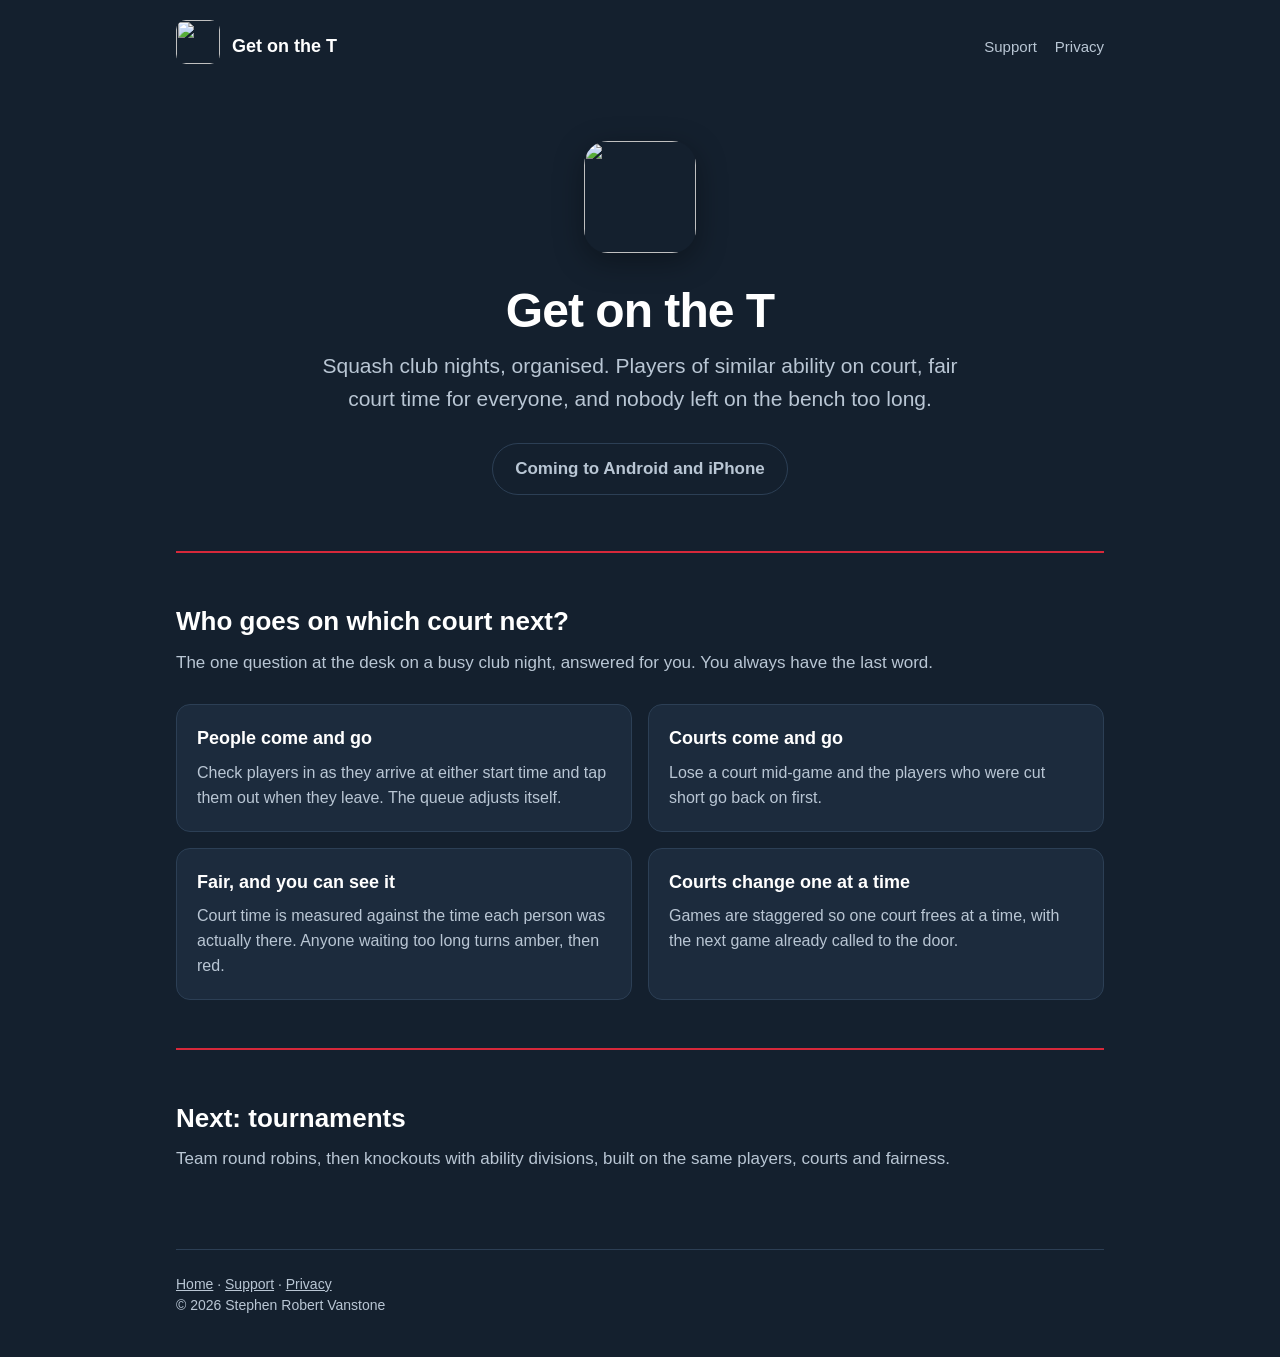
==== site/index.html @ fe4edc33 "Website, privacy policy and the public front door Privacy and support pages served by GitHub Pages, " ====
<!doctype html>
<html lang="en-GB">
<head>
<meta charset="utf-8">
<meta name="viewport" content="width=device-width, initial-scale=1">
<title>Squash Club Organiser · Get on the T</title>
<link rel="icon" href="icon.png">
<link rel="stylesheet" href="styles.css">
</head>
<body>
<div class="wrap">
  <header class="top">
    <a class="home" href="./"><img src="icon.png" alt=""></a>
    <a class="home" href="./"><span>Get on the T</span></a>
    <nav><a href="support.html">Support</a><a href="privacy.html">Privacy</a></nav>
  </header>
  <main>
    <section class="hero">
      <img src="icon.png" alt="">
      <h1>Get on the T</h1>
      <p class="lede">Squash club nights, organised. Players of similar ability on court, fair court time for everyone, and nobody left on the bench too long.</p>
      <span class="badge soon">Coming to Android and iPhone</span>
    </section>
    <section class="band">
      <h2>Who goes on which court next?</h2>
      <p class="sub">The one question at the desk on a busy club night, answered for you. You always have the last word.</p>
      <div class="grid">
        <div class="card"><h3>People come and go</h3><p>Check players in as they arrive at either start time and tap them out when they leave. The queue adjusts itself.</p></div>
        <div class="card"><h3>Courts come and go</h3><p>Lose a court mid-game and the players who were cut short go back on first.</p></div>
        <div class="card"><h3>Fair, and you can see it</h3><p>Court time is measured against the time each person was actually there. Anyone waiting too long turns amber, then red.</p></div>
        <div class="card"><h3>Courts change one at a time</h3><p>Games are staggered so one court frees at a time, with the next game already called to the door.</p></div>
      </div>
    </section>
    <section class="band">
      <h2>Next: tournaments</h2>
      <p class="sub">Team round robins, then knockouts with ability divisions, built on the same players, courts and fairness.</p>
    </section>
  </main>
  <footer>
    <a href="./">Home</a> &middot; <a href="support.html">Support</a> &middot; <a href="privacy.html">Privacy</a><br>&copy; 2026 Stephen Robert Vanstone
  </footer>
</div>
</body>
</html>
---- site/styles.css ----
/* A squash court at night: dark walls, the red court lines, a warm floor. */
:root {
  --wall: #14202e;
  --raised: #1c2b3d;
  --line: #2c3f55;
  --ink: #ffffff;
  --muted: #b9c6d4;
  --court-red: #d6283a;
  --floor: #f2c27b;
}
* { box-sizing: border-box; }
html { -webkit-text-size-adjust: 100%; }
body {
  margin: 0;
  background: var(--wall);
  color: var(--ink);
  font: 17px/1.55 -apple-system, BlinkMacSystemFont, "Segoe UI", Roboto, Helvetica, Arial, sans-serif;
}
a { color: var(--floor); }
.wrap { max-width: 960px; margin: 0 auto; padding: 0 16px; }
header.top { display: flex; align-items: center; gap: 12px; padding: 20px 0; }
header.top img { width: 44px; height: 44px; border-radius: 10px; }
header.top a.home { color: var(--ink); text-decoration: none; font-weight: 700; font-size: 18px; }
header.top nav { margin-left: auto; display: flex; gap: 18px; font-size: 15px; }
header.top nav a { color: var(--muted); text-decoration: none; }
header.top nav a:hover { color: var(--ink); }
.hero { padding: 48px 0 56px; text-align: center; }
.hero img { width: 112px; height: 112px; border-radius: 24px; box-shadow: 0 8px 30px rgba(0,0,0,.35); }
.hero h1 { font-size: clamp(30px, 6vw, 48px); line-height: 1.1; margin: 24px 0 12px; letter-spacing: -0.02em; }
.hero p.lede { font-size: clamp(18px, 2.6vw, 21px); color: var(--muted); max-width: 640px; margin: 0 auto; }
.badge { display: inline-block; margin-top: 28px; padding: 12px 22px; border-radius: 999px;
  background: var(--court-red); color: var(--ink); font-weight: 600; text-decoration: none; }
.badge.soon { background: transparent; border: 1px solid var(--line); color: var(--muted); }
section.band { padding: 48px 0; border-top: 2px solid var(--court-red); }
section.band h2 { font-size: 26px; margin: 0 0 8px; }
section.band p.sub { color: var(--muted); margin: 0 0 28px; }
.grid { display: grid; grid-template-columns: 1fr; gap: 16px; }
@media (min-width: 640px) { .grid { grid-template-columns: 1fr 1fr; } }
.card { background: var(--raised); border: 1px solid var(--line); border-radius: 14px; padding: 20px; }
.card h3 { margin: 0 0 8px; font-size: 18px; }
.card p { margin: 0; color: var(--muted); font-size: 16px; }
.prose { max-width: 720px; padding: 24px 0 48px; }
.prose h1 { font-size: 34px; line-height: 1.15; }
.prose h2 { margin-top: 32px; font-size: 22px; }
.prose li { margin: 6px 0; }
.prose em { color: var(--muted); }
footer { border-top: 1px solid var(--line); padding: 24px 0 40px; color: var(--muted); font-size: 14px; }
footer a { color: var(--muted); }
@media (max-width: 520px) {
  header.top nav { gap: 12px; font-size: 14px; }
  header.top a.home span { display: none; }
}
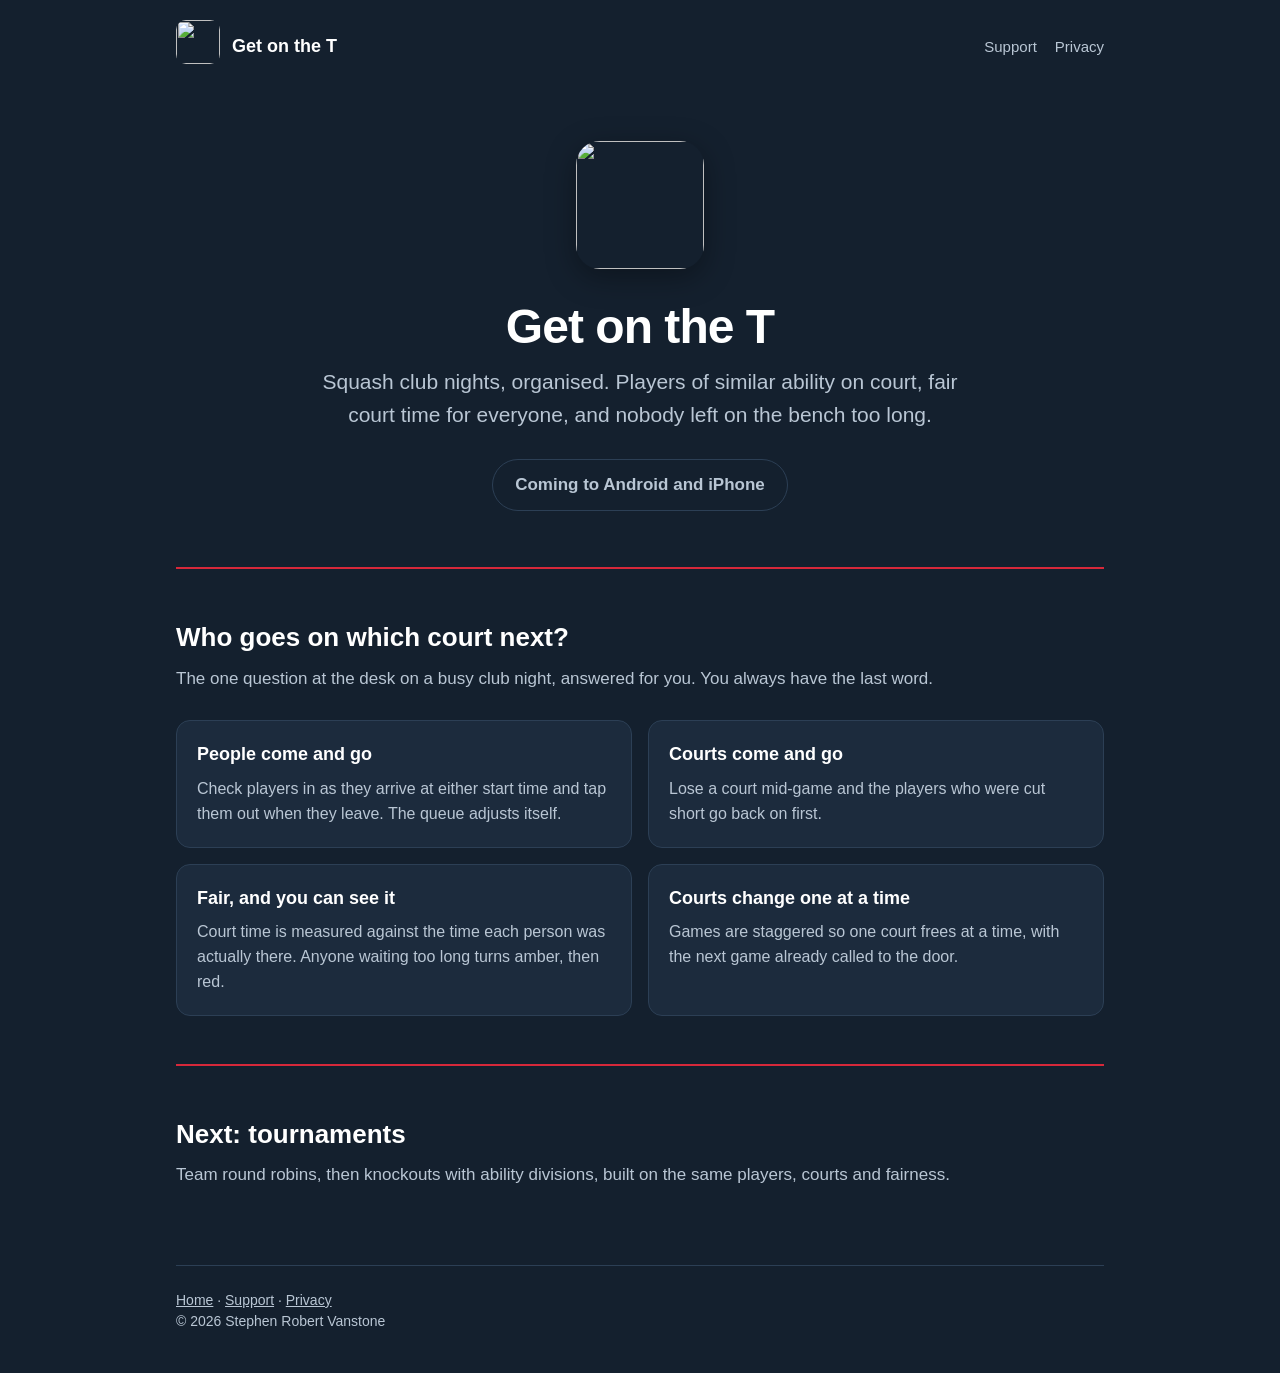
==== commit 4d643b06: "Brand: the double yellow dot ball with a T Logo option 4, chosen by Rob: brand/logo.svg (app icon), " ====
--- a/site/index.html
+++ b/site/index.html
@@ -16,7 +16,7 @@
   </header>
   <main>
     <section class="hero">
-      <img src="icon.png" alt="">
+      <img class="logo" src="brand/logo.svg" alt="">
       <h1>Get on the T</h1>
       <p class="lede">Squash club nights, organised. Players of similar ability on court, fair court time for everyone, and nobody left on the bench too long.</p>
       <span class="badge soon">Coming to Android and iPhone</span>
--- a/site/styles.css
+++ b/site/styles.css
@@ -44,6 +44,9 @@
 .prose h2 { margin-top: 32px; font-size: 22px; }
 .prose li { margin: 6px 0; }
 .prose em { color: var(--muted); }
+/* Support and privacy: faint court lines behind the text (brand/court-lines.svg). */
+body.doc { background: var(--wall) url("brand/court-lines.svg") center top / min(100%, 760px) auto no-repeat; }
+.hero .logo { width: 128px; height: 128px; }
 footer { border-top: 1px solid var(--line); padding: 24px 0 40px; color: var(--muted); font-size: 14px; }
 footer a { color: var(--muted); }
 @media (max-width: 520px) {
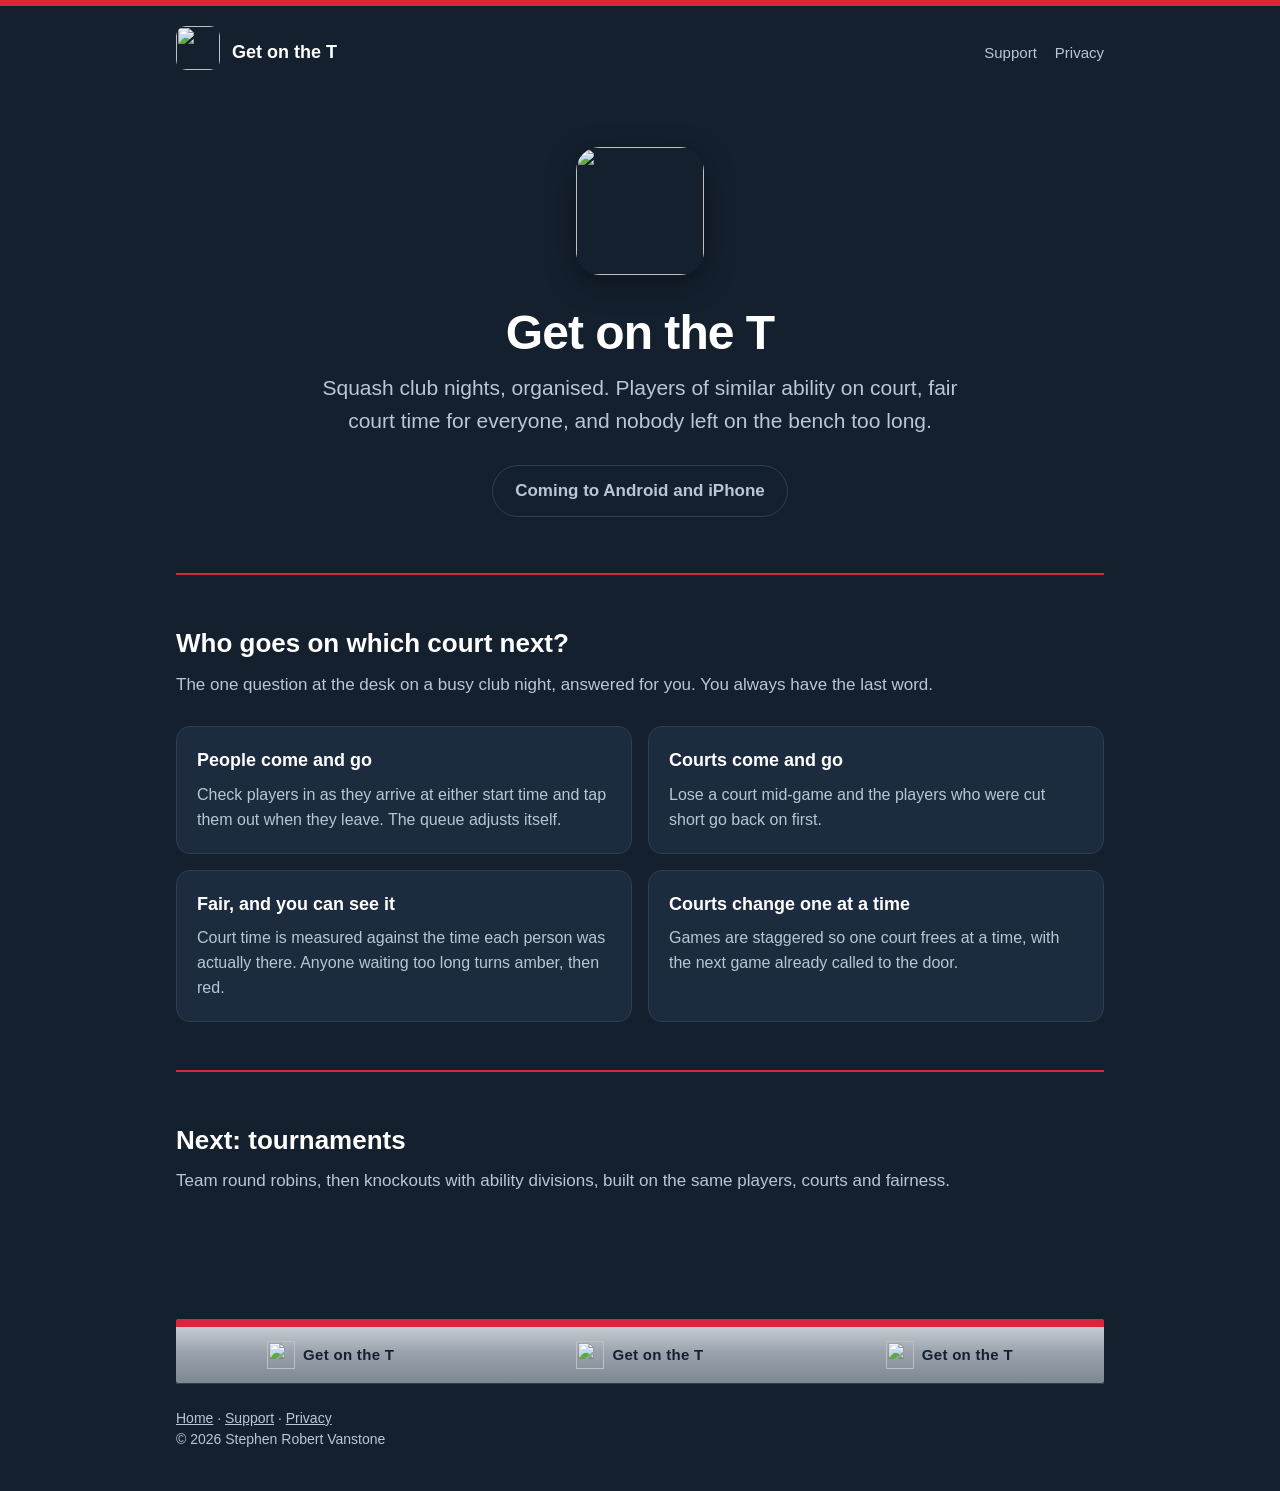
==== commit e438b461: "Site: a grey branded tin above the footer Rob: "A nice grey tin with some logo would defo look nice." ====
--- a/site/index.html
+++ b/site/index.html
@@ -36,6 +36,7 @@
       <p class="sub">Team round robins, then knockouts with ability divisions, built on the same players, courts and fairness.</p>
     </section>
   </main>
+  <div class="tin" aria-hidden="true"><span><img src="brand/mark.svg" alt="">Get on the T</span><span><img src="brand/mark.svg" alt="">Get on the T</span><span><img src="brand/mark.svg" alt="">Get on the T</span></div>
   <footer>
     <a href="./">Home</a> &middot; <a href="support.html">Support</a> &middot; <a href="privacy.html">Privacy</a><br>&copy; 2026 Stephen Robert Vanstone
   </footer>
--- a/site/styles.css
+++ b/site/styles.css
@@ -44,8 +44,21 @@
 .prose h2 { margin-top: 32px; font-size: 22px; }
 .prose li { margin: 6px 0; }
 .prose em { color: var(--muted); }
-/* Support and privacy: faint court lines behind the text (brand/court-lines.svg). */
-body.doc { background: var(--wall) url("brand/court-lines.svg") center top / min(100%, 760px) auto no-repeat; }
+/* The page as a front wall: the out line across the top, the tin above the
+   footer. Squash at the edges, nothing behind the text. */
+body { border-top: 6px solid var(--court-red); }
+/* The tin: brushed grey under a red top line, branded like a real one. */
+.tin { margin-top: 48px; height: 64px; display: flex; align-items: center; justify-content: space-around;
+  border-top: 8px solid var(--court-red); border-radius: 2px;
+  background: linear-gradient(180deg, #c5ccd3 0%, #9aa3ad 45%, #7d8792 100%); overflow: hidden; }
+.tin span { display: flex; align-items: center; gap: 8px; color: #14202e; font-weight: 800; font-size: 15px; letter-spacing: .02em; white-space: nowrap; }
+.tin img { width: 28px; height: 28px; }
+.tin span:nth-child(n+3) { display: none; }
+@media (min-width: 640px) { .tin span:nth-child(n+3) { display: flex; } }
+footer { border-top: 0; }
+/* A section starts with the ball: brand/mark.svg, the double yellow dot. */
+.prose h2 { display: flex; align-items: center; gap: 12px; }
+.prose h2::before { content: ""; flex: none; width: 26px; height: 26px; background: url("brand/mark.svg") center / contain no-repeat; }
 .hero .logo { width: 128px; height: 128px; }
 footer { border-top: 1px solid var(--line); padding: 24px 0 40px; color: var(--muted); font-size: 14px; }
 footer a { color: var(--muted); }
